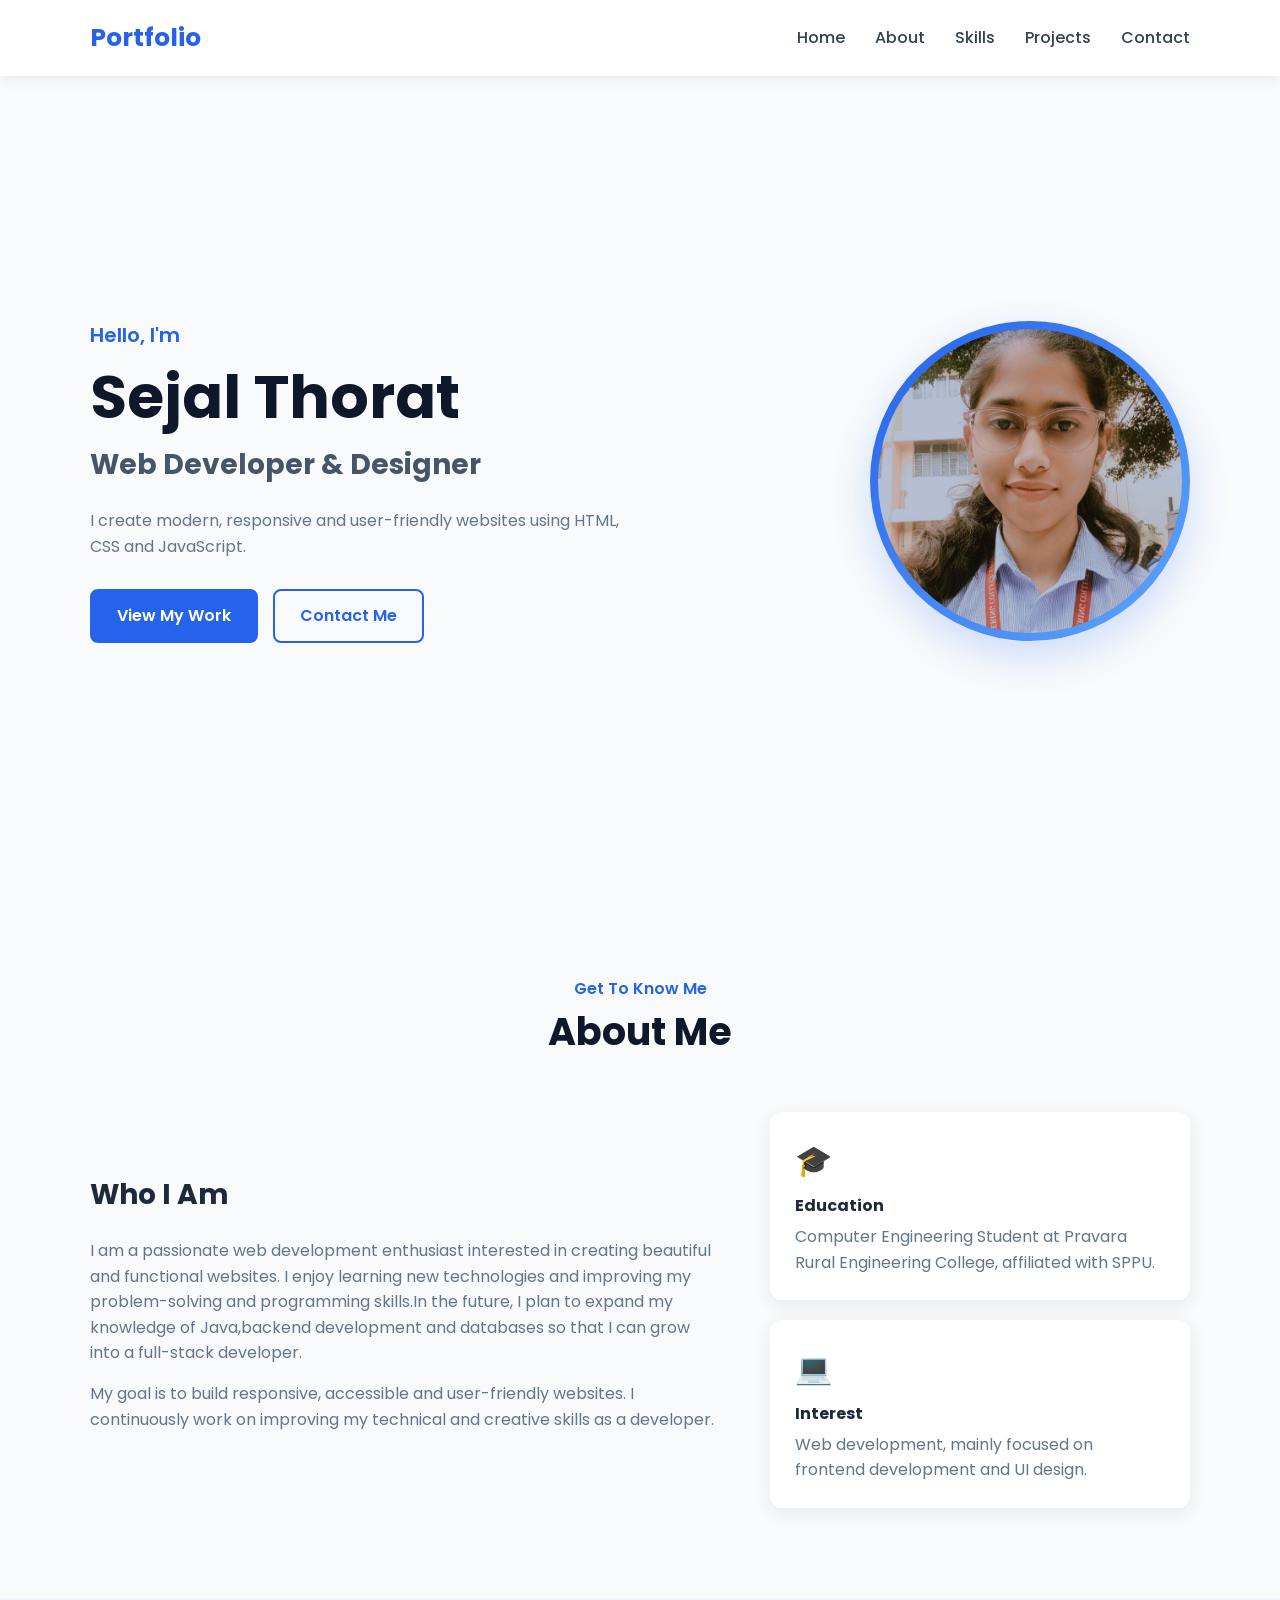
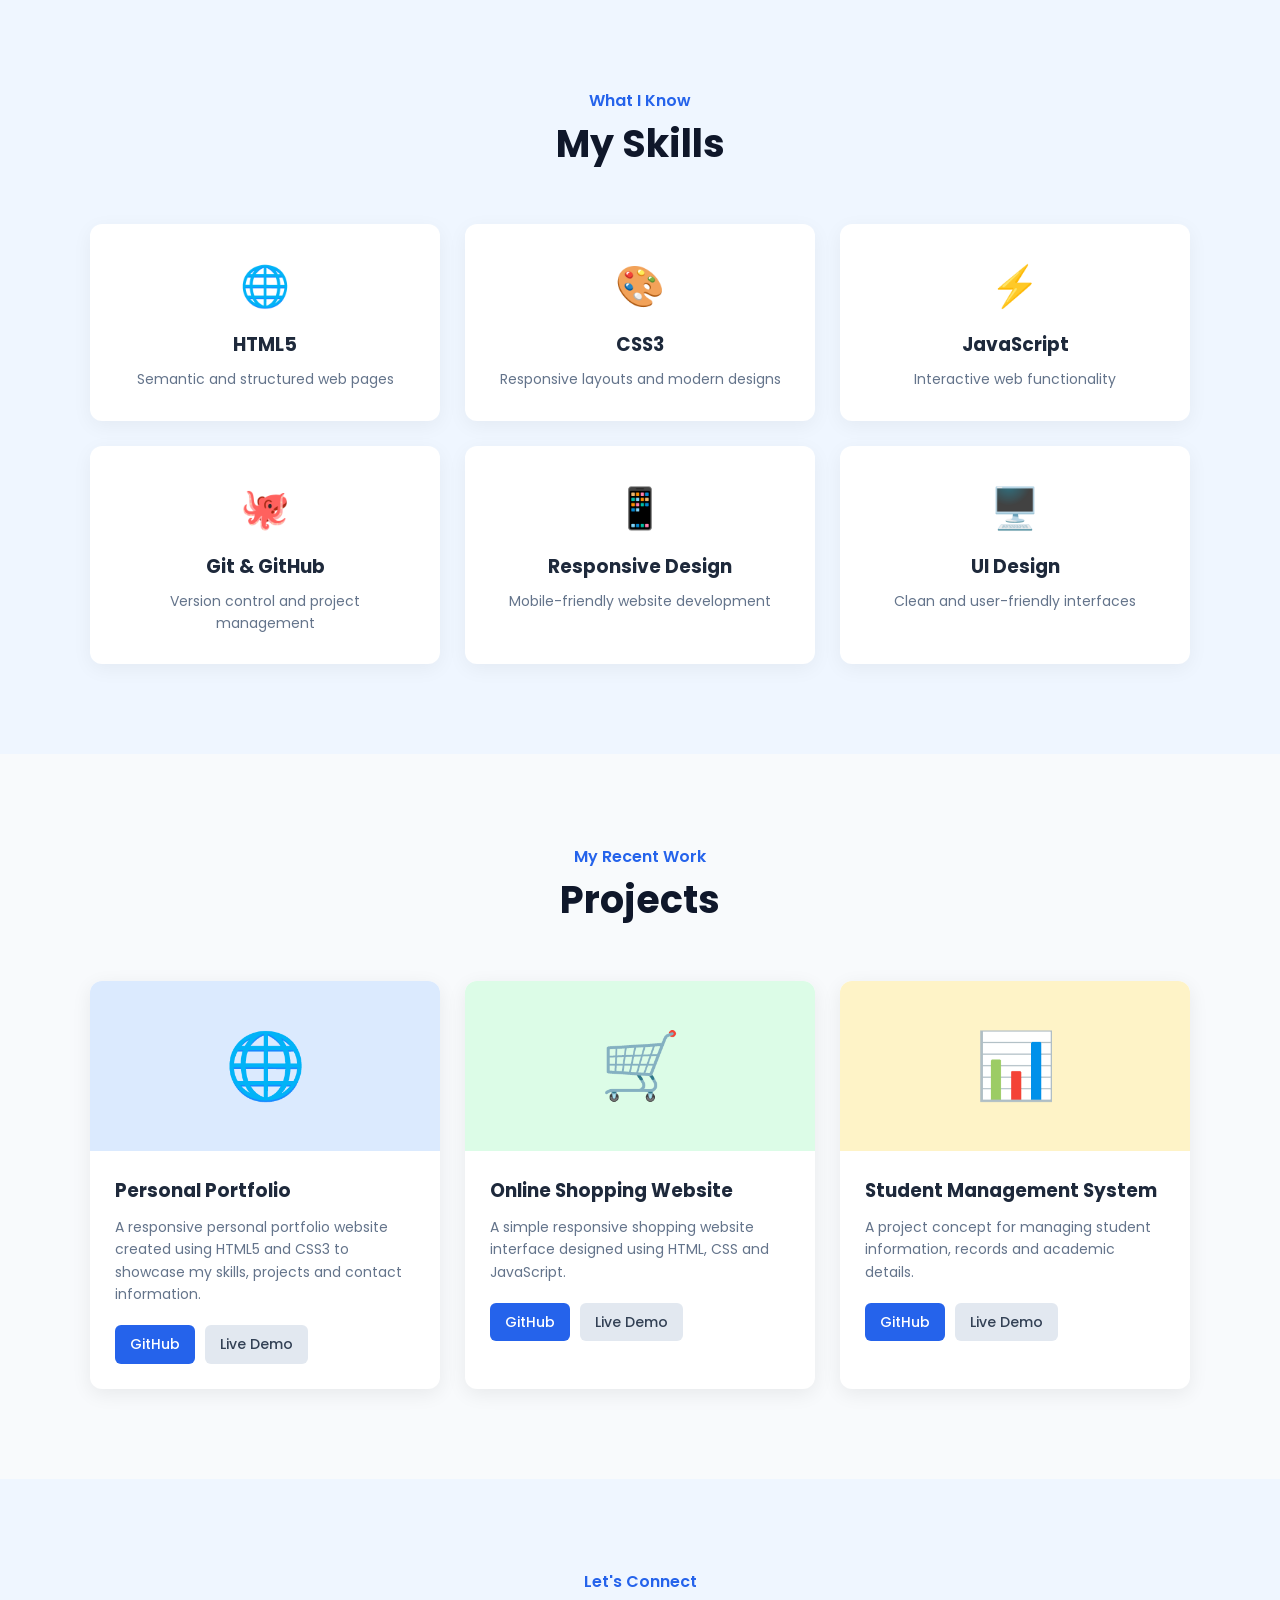
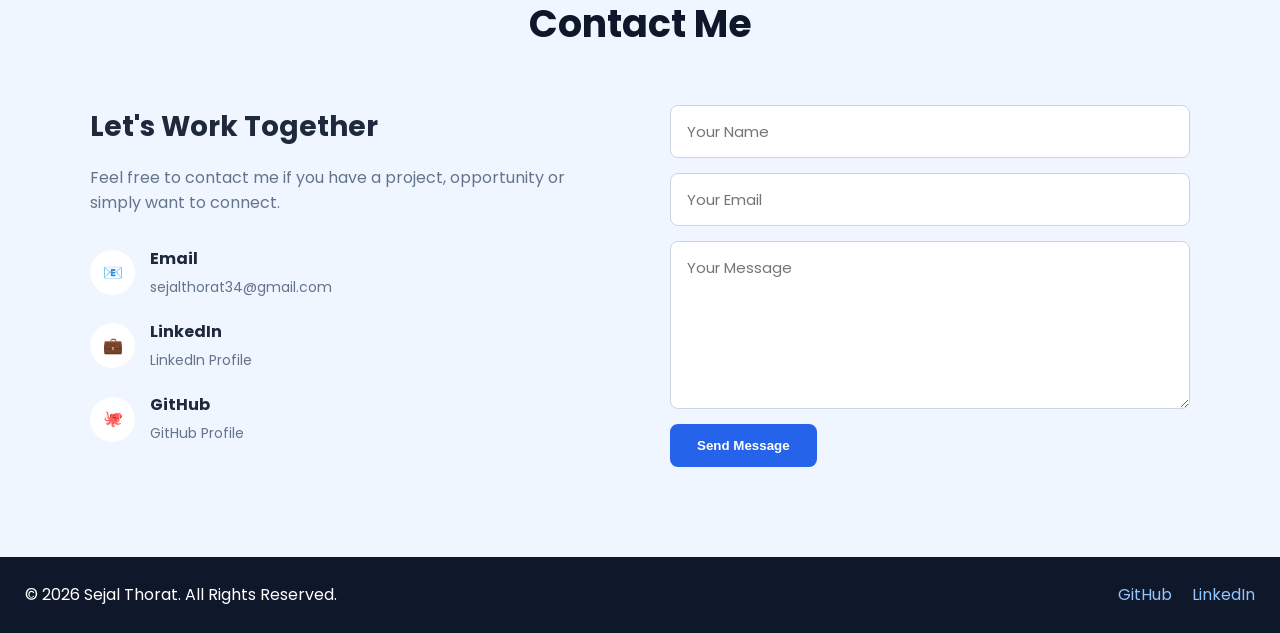
==== WebDev-L1-Personal-Portfolio/index.html @ 345f9b89 "initial commit" ====
<!DOCTYPE html>
<html lang="en">

<head>
    <meta charset="UTF-8">
    <meta name="viewport" content="width=device-width, initial-scale=1.0">

    <title>Sejal Thorat | Portfolio</title>

    <!-- Google Font -->
    <link rel="preconnect" href="https://fonts.googleapis.com">
    <link rel="preconnect" href="https://fonts.gstatic.com" crossorigin>

    <link
        href="https://fonts.googleapis.com/css2?family=Poppins:wght@300;400;500;600;700&display=swap"
        rel="stylesheet"
    >

    <!-- CSS -->
    <link rel="stylesheet" href="style.css">
</head>

<body>

    <!-- ================= NAVBAR ================= -->

    <header>
        <nav class="navbar">

            <a href="#home" class="logo">Portfolio</a>

            <button
                class="menu-toggle"
                id="menu-toggle"
                aria-label="Open navigation menu"
                aria-expanded="false"
            >
                ☰
            </button>

            <ul class="nav-links" id="nav-links">
                <li><a href="#home">Home</a></li>
                <li><a href="#about">About</a></li>
                <li><a href="#skills">Skills</a></li>
                <li><a href="#projects">Projects</a></li>
                <li><a href="#contact">Contact</a></li>
            </ul>

        </nav>
    </header>


    <!-- ================= HERO SECTION ================= -->

    <section id="home" class="hero">

        <div class="hero-content">

            <p class="hello">Hello, I'm</p>

            <h1>Sejal Thorat</h1>

            <h2>Web Developer & Designer</h2>

            <p class="hero-description">
                I create modern, responsive and user-friendly websites
                using HTML, CSS and JavaScript.
            </p>

            <div class="hero-buttons">
                <a href="#projects" class="btn">
                    View My Work
                </a>

                <a href="#contact" class="btn btn-outline">
                    Contact Me
                </a>
            </div>

        </div>


        <div class="hero-image">

            <div class="profile-placeholder">
                <img
                    src="s_image.jpg"
                    alt="Portrait of Sejal Thorat"
                    class="profile-photo"
                    
                >
            </div>

        </div>

    </section>


    <!-- ================= ABOUT SECTION ================= -->

    <section id="about" class="section">

        <div class="section-title">
            <p>Get To Know Me</p>
            <h2>About Me</h2>
        </div>


        <div class="about-content">

            <div class="about-text">

                <h3>Who I Am</h3>

                <p>
                    I am a passionate web development enthusiast interested
                    in creating beautiful and functional websites. I enjoy
                    learning new technologies and improving my problem-solving
                    and programming skills.In the future, I plan to expand my knowledge 
                    of Java,backend development and databases so that I can grow into a
                    full-stack developer.
                </p>

                <p>
                    My goal is to build responsive, accessible and
                    user-friendly websites. I continuously work on improving
                    my technical and creative skills as a developer.
                </p>

            </div>


            <div class="about-info">

                <div class="info-box">

                    <span>🎓</span>

                    <h4>Education</h4>

                    <p>
                        Computer Engineering Student at
                        Pravara Rural Engineering College,
                        affiliated with SPPU.<p>



                    </p>

                </div>


                <div class="info-box">

                    <span>💻</span>

                    <h4>Interest</h4>

                    <p>
                        Web development, mainly focused on
                        frontend development and UI design.
                    </p>

                </div>

            </div>

        </div>

    </section>


    <!-- ================= SKILLS SECTION ================= -->

    <section id="skills" class="section skills-section">

        <div class="section-title">
            <p>What I Know</p>
            <h2>My Skills</h2>
        </div>


        <div class="skills-grid">

            <div class="skill-card">

                <div class="skill-icon">🌐</div>

                <h3>HTML5</h3>

                <p>
                    Semantic and structured web pages
                </p>

            </div>


            <div class="skill-card">

                <div class="skill-icon">🎨</div>

                <h3>CSS3</h3>

                <p>
                    Responsive layouts and modern designs
                </p>

            </div>


            <div class="skill-card">

                <div class="skill-icon">⚡</div>

                <h3>JavaScript</h3>

                <p>
                    Interactive web functionality
                </p>

            </div>


            <div class="skill-card">

                <div class="skill-icon">🐙</div>

                <h3>Git & GitHub</h3>

                <p>
                    Version control and project management
                </p>

            </div>


            <div class="skill-card">

                <div class="skill-icon">📱</div>

                <h3>Responsive Design</h3>

                <p>
                    Mobile-friendly website development
                </p>

            </div>


            <div class="skill-card">

                <div class="skill-icon">🖥️</div>

                <h3>UI Design</h3>

                <p>
                    Clean and user-friendly interfaces
                </p>

            </div>

        </div>

    </section>


    <!-- ================= PROJECTS SECTION ================= -->

    <section id="projects" class="section">

        <div class="section-title">
            <p>My Recent Work</p>
            <h2>Projects</h2>
        </div>


        <div class="projects-grid">

            <!-- PROJECT 1 -->

            <article class="project-card">

                <div class="project-image">
                    🌐
                </div>

                <div class="project-content">

                    <h3>Personal Portfolio</h3>

                    <p>
                        A responsive personal portfolio website created
                        using HTML5 and CSS3 to showcase my skills,
                        projects and contact information.
                    </p>

                    <div class="project-buttons">

                        <a href="#" class="project-btn">
                            GitHub
                        </a>

                        <a href="#" class="project-btn demo-btn">
                            Live Demo
                        </a>

                    </div>

                </div>

            </article>


            <!-- PROJECT 2 -->

            <article class="project-card">

                <div class="project-image project-two">
                    🛒
                </div>

                <div class="project-content">

                    <h3>Online Shopping Website</h3>

                    <p>
                        A simple responsive shopping website interface
                        designed using HTML, CSS and JavaScript.
                    </p>

                    <div class="project-buttons">

                        <a href="#" class="project-btn">
                            GitHub
                        </a>

                        <a href="#" class="project-btn demo-btn">
                            Live Demo
                        </a>

                    </div>

                </div>

            </article>


            <!-- PROJECT 3 -->

            <article class="project-card">

                <div class="project-image project-three">
                    📊
                </div>

                <div class="project-content">

                    <h3>Student Management System</h3>

                    <p>
                        A project concept for managing student information,
                        records and academic details.
                    </p>

                    <div class="project-buttons">

                        <a href="#" class="project-btn">
                            GitHub
                        </a>

                        <a href="#" class="project-btn demo-btn">
                            Live Demo
                        </a>

                    </div>

                </div>

            </article>

        </div>

    </section>


    <!-- ================= CONTACT SECTION ================= -->

    <section id="contact" class="section contact-section">

        <div class="section-title">

            <p>Let's Connect</p>

            <h2>Contact Me</h2>

        </div>


        <div class="contact-container">

            <div class="contact-info">

                <h3>Let's Work Together</h3>

                <p>
                    Feel free to contact me if you have a project,
                    opportunity or simply want to connect.
                </p>


                <div class="contact-item">

                    <span>📧</span>

                    <div>
                        <h4>Email</h4>

                        <a href="mailto:sejalthorat34@gmail.com">
                            sejalthorat34@gmail.com
                        </a>
                    </div>

                </div>


                <div class="contact-item">

                    <span>💼</span>

                    <div>
                        <h4>LinkedIn</h4>

                        <a href="#" target="_blank">
                            LinkedIn Profile
                        </a>
                    </div>

                </div>


                <div class="contact-item">

                    <span>🐙</span>

                    <div>
                        <h4>GitHub</h4>

                        <a href="#" target="_blank">
                            GitHub Profile
                        </a>
                    </div>

                </div>

            </div>


            <!-- CONTACT FORM -->

            <form class="contact-form">

                <input
                    type="text"
                    name="name"
                    placeholder="Your Name"
                    required
                >

                <input
                    type="email"
                    name="email"
                    placeholder="Your Email"
                    required
                >

                <textarea
                    name="message"
                    rows="6"
                    placeholder="Your Message"
                    required
                ></textarea>

                <button type="submit" class="btn">
                    Send Message
                </button>

            </form>

        </div>

    </section>


    <!-- ================= FOOTER ================= -->

    <footer>

        <p>
            © 2026 Sejal Thorat. All Rights Reserved.
        </p>

        <div class="social-links">

            <a href="#" target="_blank">
                GitHub
            </a>

            <a href="#" target="_blank">
                LinkedIn
            </a>

        </div>

    </footer>


    <!-- JavaScript -->
    <script src="script.js"></script>

</body>
</html>
---- WebDev-L1-Personal-Portfolio/style.css ----
/* =========================
   GENERAL
========================= */

* {
    margin: 0;
    padding: 0;
    box-sizing: border-box;
}

html {
    scroll-behavior: smooth;
}

body {
    font-family: "Poppins", sans-serif;
    color: #1e293b;
    background: #f8fafc;
    line-height: 1.6;
}

a {
    text-decoration: none;
    color: inherit;
}

section {
    scroll-margin-top: 80px;
}


/* =========================
   NAVBAR
========================= */

header {
    position: sticky;
    top: 0;
    z-index: 1000;

    background: rgba(255, 255, 255, 0.96);

    box-shadow:
        0 2px 15px rgba(0, 0, 0, 0.08);
}

.navbar {
    max-width: 1150px;
    margin: auto;

    padding: 18px 25px;

    display: flex;
    justify-content: space-between;
    align-items: center;

    position: relative;
}

.logo {
    font-size: 25px;
    font-weight: 700;

    color: #2563eb;
}

.nav-links {
    list-style: none;

    display: flex;
    align-items: center;

    gap: 30px;
}

.nav-links a {
    color: #334155;

    font-weight: 500;

    transition: color 0.3s ease;
}

.nav-links a:hover {
    color: #2563eb;
}

.menu-toggle {
    display: none;

    border: none;
    background: transparent;

    font-size: 28px;

    cursor: pointer;

    color: #0f172a;
}


/* =========================
   HERO
========================= */

.hero {
    min-height: 90vh;

    max-width: 1150px;
    margin: auto;

    padding: 70px 25px;

    display: flex;

    align-items: center;
    justify-content: space-between;

    gap: 60px;
}

.hero-content {
    max-width: 650px;
}

.hello {
    color: #2563eb;

    font-size: 20px;
    font-weight: 600;
}

.hero h1 {
    font-size: 60px;

    line-height: 1.2;

    margin: 10px 0;

    color: #0f172a;
}

.hero h2 {
    font-size: 28px;

    color: #475569;

    margin-bottom: 20px;
}

.hero-description {
    color: #64748b;

    max-width: 550px;
}

.hero-buttons {
    display: flex;

    gap: 15px;

    margin-top: 30px;
}

.btn {
    display: inline-block;

    padding: 12px 25px;

    border-radius: 8px;

    background: #2563eb;

    color: white;

    font-weight: 600;

    border: 2px solid #2563eb;

    cursor: pointer;

    transition: 0.3s;
}

.btn:hover {
    background: #1d4ed8;

    border-color: #1d4ed8;

    transform: translateY(-2px);
}

.btn-outline {
    background: transparent;

    color: #2563eb;
}

.btn-outline:hover {
    background: #2563eb;

    color: white;
}


/* =========================
   PROFILE IMAGE
========================= */

.hero-image {
    display: flex;

    justify-content: center;
    align-items: center;

    flex-shrink: 0;
}

.profile-placeholder {
    width: 320px;
    height: 320px;

    border-radius: 50%;

    padding: 8px;

    background: linear-gradient(
        135deg,
        #2563eb,
        #60a5fa
    );

    box-shadow:
        0 15px 40px rgba(37, 99, 235, 0.2);

    display: flex;
    align-items: center;
    justify-content: center;

    overflow: hidden;
}

.profile-photo {
    width: 100%;
    height: 100%;

    object-fit: cover;

    border-radius: 50%;

    background: #dbeafe;
}


/* =========================
   COMMON SECTIONS
========================= */

.section {
    max-width: 1150px;

    margin: auto;

    padding: 90px 25px;
}

.section-title {
    text-align: center;

    margin-bottom: 50px;
}

.section-title p {
    color: #2563eb;

    font-weight: 600;
}

.section-title h2 {
    font-size: 38px;

    color: #0f172a;
}


/* =========================
   ABOUT
========================= */

.about-content {
    display: grid;

    grid-template-columns: 1.5fr 1fr;

    gap: 50px;

    align-items: center;
}

.about-text h3 {
    font-size: 28px;

    margin-bottom: 20px;
}

.about-text p {
    color: #64748b;

    margin-bottom: 15px;
}

.about-info {
    display: grid;

    gap: 20px;
}

.info-box {
    background: white;

    padding: 25px;

    border-radius: 12px;

    box-shadow:
        0 5px 20px rgba(0, 0, 0, 0.07);

    transition: 0.3s;
}

.info-box:hover {
    transform: translateY(-4px);
}

.info-box span {
    font-size: 30px;
}

.info-box h4 {
    margin-top: 8px;

    margin-bottom: 5px;
}

.info-box p {
    color: #64748b;
}


/* =========================
   SKILLS
========================= */

.skills-section {
    max-width: none;

    background: #eff6ff;
}

.skills-section .section-title,
.skills-grid {
    max-width: 1150px;

    margin-left: auto;
    margin-right: auto;
}

.skills-grid {
    display: grid;

    grid-template-columns: repeat(3, 1fr);

    gap: 25px;

    padding: 0 25px;
}

.skill-card {
    background: white;

    padding: 30px;

    border-radius: 12px;

    text-align: center;

    transition: 0.3s;

    box-shadow:
        0 5px 20px rgba(0, 0, 0, 0.05);
}

.skill-card:hover {
    transform: translateY(-8px);

    box-shadow:
        0 12px 30px rgba(37, 99, 235, 0.15);
}

.skill-icon {
    font-size: 40px;

    margin-bottom: 12px;
}

.skill-card h3 {
    margin-bottom: 8px;
}

.skill-card p {
    color: #64748b;

    font-size: 14px;
}


/* =========================
   PROJECTS
========================= */

.projects-grid {
    display: grid;

    grid-template-columns: repeat(3, 1fr);

    gap: 25px;
}

.project-card {
    background: white;

    border-radius: 12px;

    overflow: hidden;

    box-shadow:
        0 5px 20px rgba(0, 0, 0, 0.07);

    transition: 0.3s;
}

.project-card:hover {
    transform: translateY(-7px);

    box-shadow:
        0 12px 30px rgba(37, 99, 235, 0.12);
}

.project-image {
    height: 170px;

    display: flex;

    align-items: center;
    justify-content: center;

    font-size: 65px;

    background: #dbeafe;
}

.project-two {
    background: #dcfce7;
}

.project-three {
    background: #fef3c7;
}

.project-content {
    padding: 25px;
}

.project-content h3 {
    margin-bottom: 10px;
}

.project-content p {
    color: #64748b;

    font-size: 14px;

    margin-bottom: 20px;
}

.project-buttons {
    display: flex;

    gap: 10px;
}

.project-btn {
    padding: 8px 15px;

    border-radius: 6px;

    background: #2563eb;

    color: white;

    font-size: 14px;

    font-weight: 500;

    transition: 0.3s;
}

.project-btn:hover {
    background: #1d4ed8;
}

.demo-btn {
    background: #e2e8f0;

    color: #334155;
}

.demo-btn:hover {
    background: #cbd5e1;
}


/* =========================
   CONTACT
========================= */

.contact-section {
    max-width: none;

    background: #eff6ff;
}

.contact-section .section-title,
.contact-container {
    max-width: 1150px;

    margin-left: auto;
    margin-right: auto;
}

.contact-container {
    display: grid;

    grid-template-columns: 1fr 1fr;

    gap: 60px;

    padding: 0 25px;
}

.contact-info h3 {
    font-size: 28px;

    margin-bottom: 15px;
}

.contact-info > p {
    color: #64748b;

    margin-bottom: 30px;
}

.contact-item {
    display: flex;

    align-items: center;

    gap: 15px;

    margin-bottom: 20px;
}

.contact-item > span {
    width: 45px;
    height: 45px;

    display: flex;

    align-items: center;
    justify-content: center;

    background: white;

    border-radius: 50%;

    flex-shrink: 0;
}

.contact-item h4 {
    margin-bottom: 2px;
}

.contact-item a {
    color: #64748b;

    font-size: 14px;

    transition: 0.3s;
}

.contact-item a:hover {
    color: #2563eb;
}


/* =========================
   CONTACT FORM
========================= */

.contact-form {
    display: flex;

    flex-direction: column;

    gap: 15px;
}

.contact-form input,
.contact-form textarea {
    width: 100%;

    padding: 14px 16px;

    border: 1px solid #cbd5e1;

    border-radius: 8px;

    font-family: inherit;

    font-size: 15px;

    outline: none;

    background: white;
}

.contact-form input:focus,
.contact-form textarea:focus {
    border-color: #2563eb;

    box-shadow:
        0 0 0 3px rgba(37, 99, 235, 0.1);
}

.contact-form textarea {
    resize: vertical;
}

.contact-form .btn {
    align-self: flex-start;
}


/* =========================
   FOOTER
========================= */

footer {
    background: #0f172a;

    color: white;

    padding: 25px;

    display: flex;

    justify-content: space-between;

    align-items: center;

    gap: 20px;
}

.social-links {
    display: flex;

    gap: 20px;
}

.social-links a {
    color: #93c5fd;

    transition: 0.3s;
}

.social-links a:hover {
    color: white;
}


/* =========================
   TABLET
========================= */

@media (max-width: 900px) {

    .hero {
        flex-direction: column-reverse;

        text-align: center;

        justify-content: center;
    }

    .hero-content {
        max-width: 700px;
    }

    .hero-description {
        margin: auto;
    }

    .hero-buttons {
        justify-content: center;
    }

    .about-content {
        grid-template-columns: 1fr;
    }

    .skills-grid {
        grid-template-columns: repeat(2, 1fr);
    }

    .projects-grid {
        grid-template-columns: repeat(2, 1fr);
    }

    .contact-container {
        grid-template-columns: 1fr;
    }
}


/* =========================
   MOBILE
========================= */

@media (max-width: 650px) {

    .navbar {
        padding: 15px 20px;
    }

    .menu-toggle {
        display: block;
    }

    .nav-links {
        position: absolute;

        top: 70px;
        left: 0;

        width: 100%;

        background: white;

        flex-direction: column;

        align-items: center;

        gap: 0;

        max-height: 0;

        overflow: hidden;

        transition: max-height 0.3s ease;

        box-shadow:
            0 10px 20px rgba(0, 0, 0, 0.08);
    }

    .nav-links.active {
        max-height: 400px;

        padding: 10px 0;
    }

    .nav-links li {
        width: 100%;

        text-align: center;

        padding: 10px;
    }

    .nav-links a {
        display: block;
    }

    .hero {
        padding-top: 50px;
    }

    .hero h1 {
        font-size: 42px;
    }

    .hero h2 {
        font-size: 21px;
    }

    .profile-placeholder {
        width: 220px;
        height: 220px;
    }

    .section {
        padding: 65px 20px;
    }

    .section-title h2 {
        font-size: 32px;
    }

    .skills-grid,
    .projects-grid {
        grid-template-columns: 1fr;
    }

    .skills-grid {
        padding: 0;
    }

    .contact-container {
        padding: 0;
    }

    .hero-buttons {
        flex-direction: column;

        align-items: center;
    }

    .btn {
        width: 100%;

        max-width: 250px;

        text-align: center;
    }

    footer {
        flex-direction: column;

        text-align: center;
    }
}
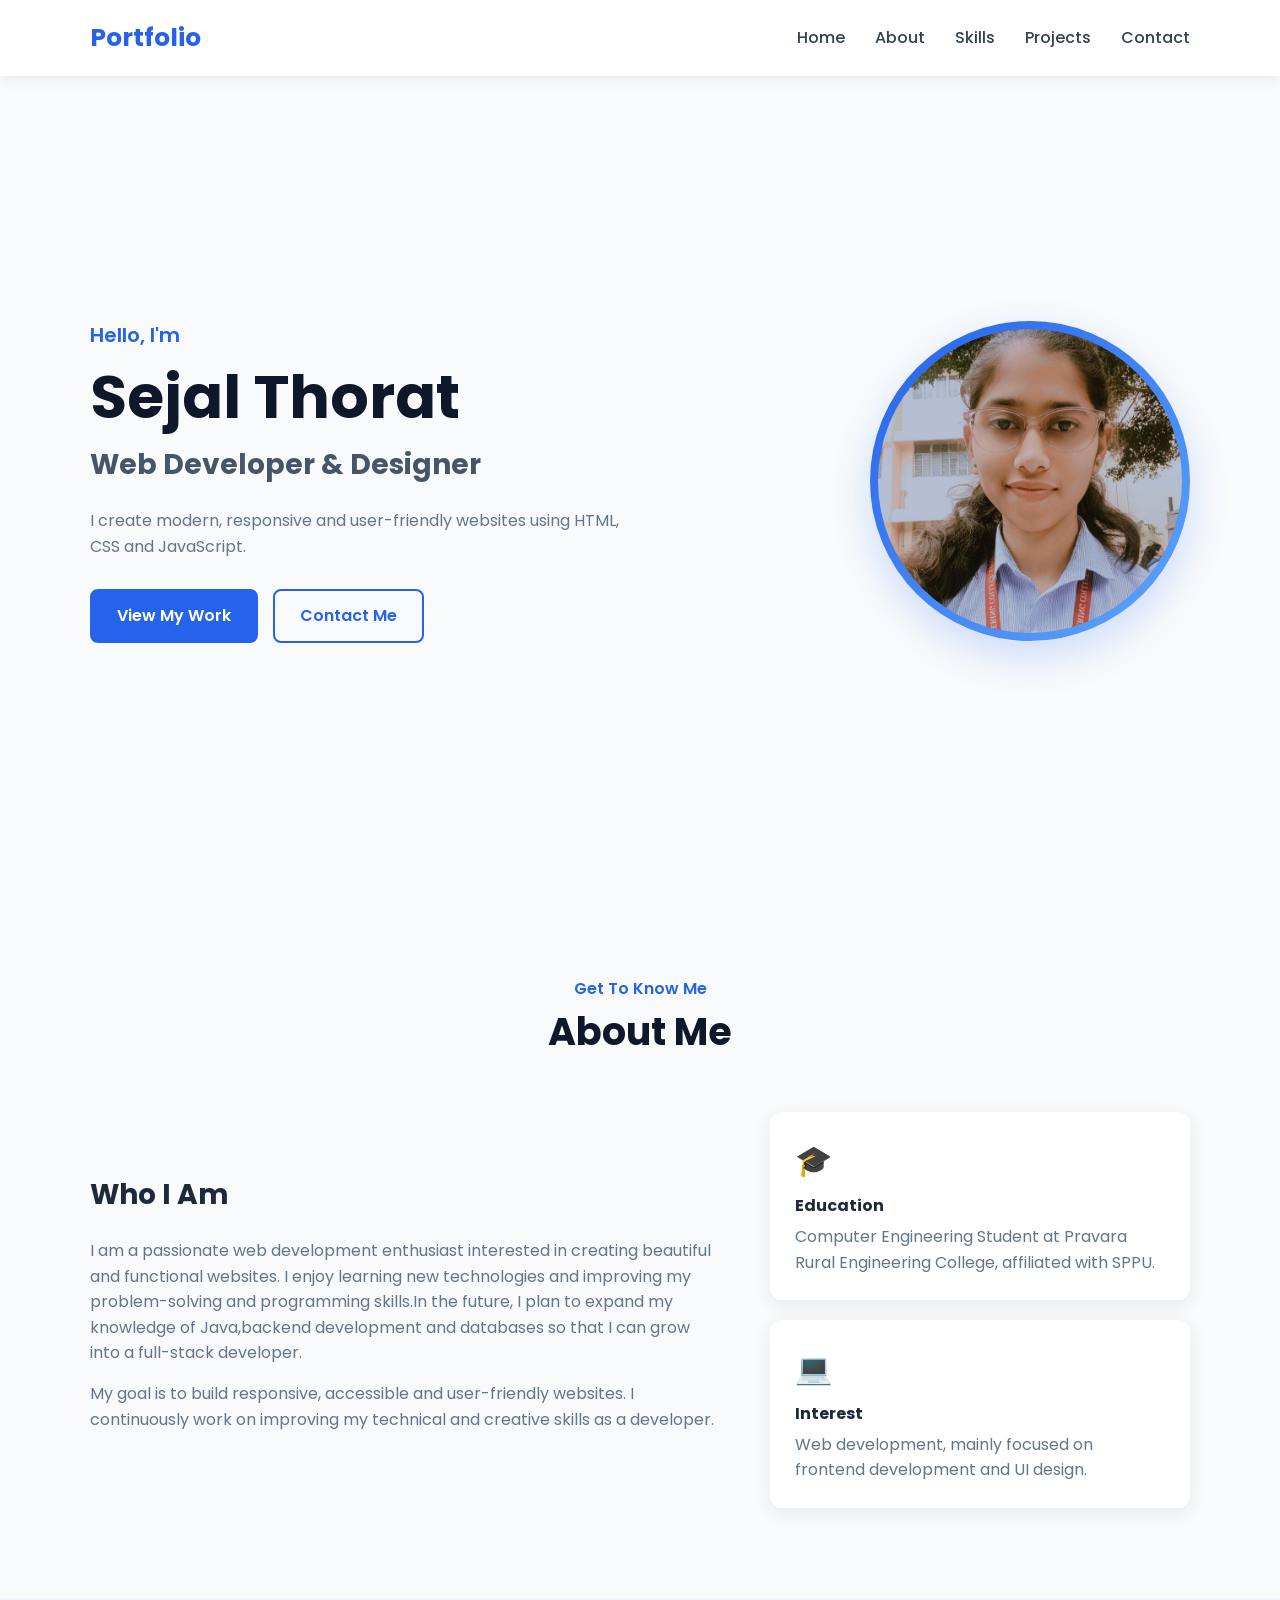
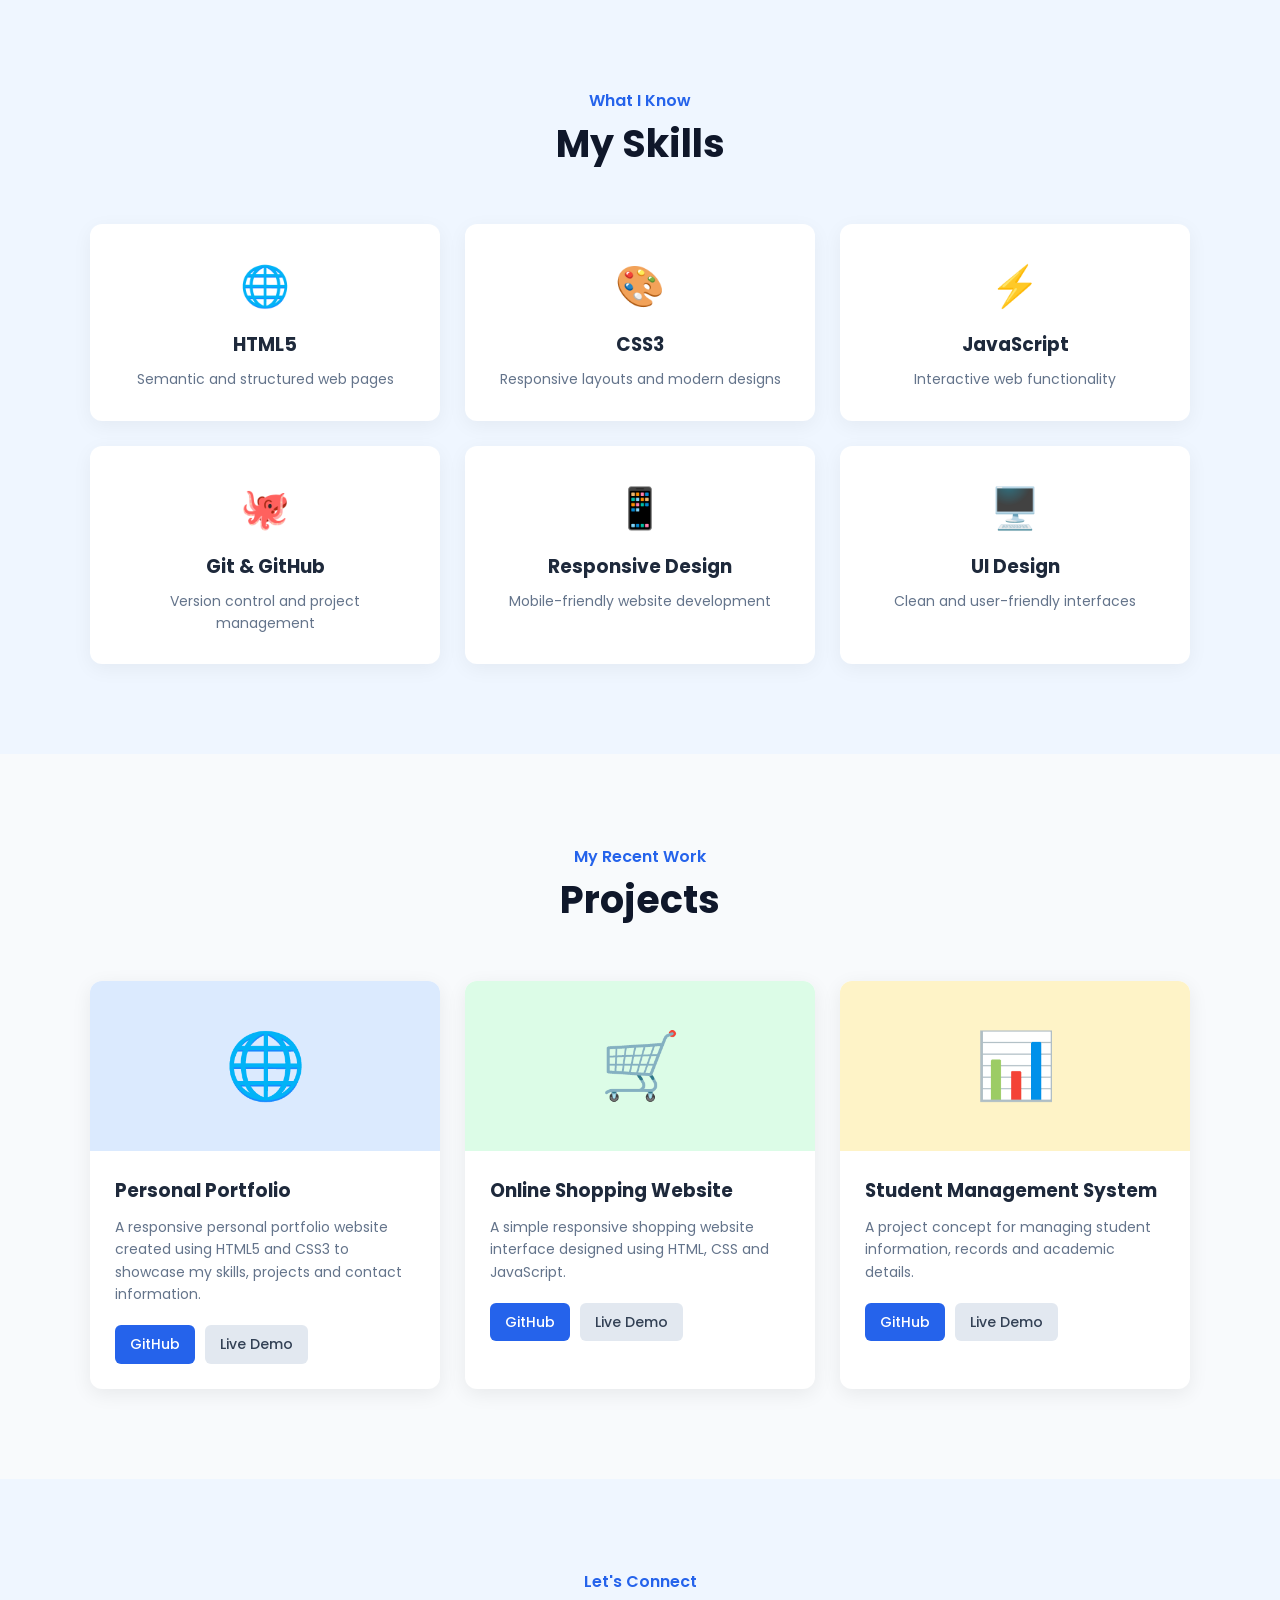
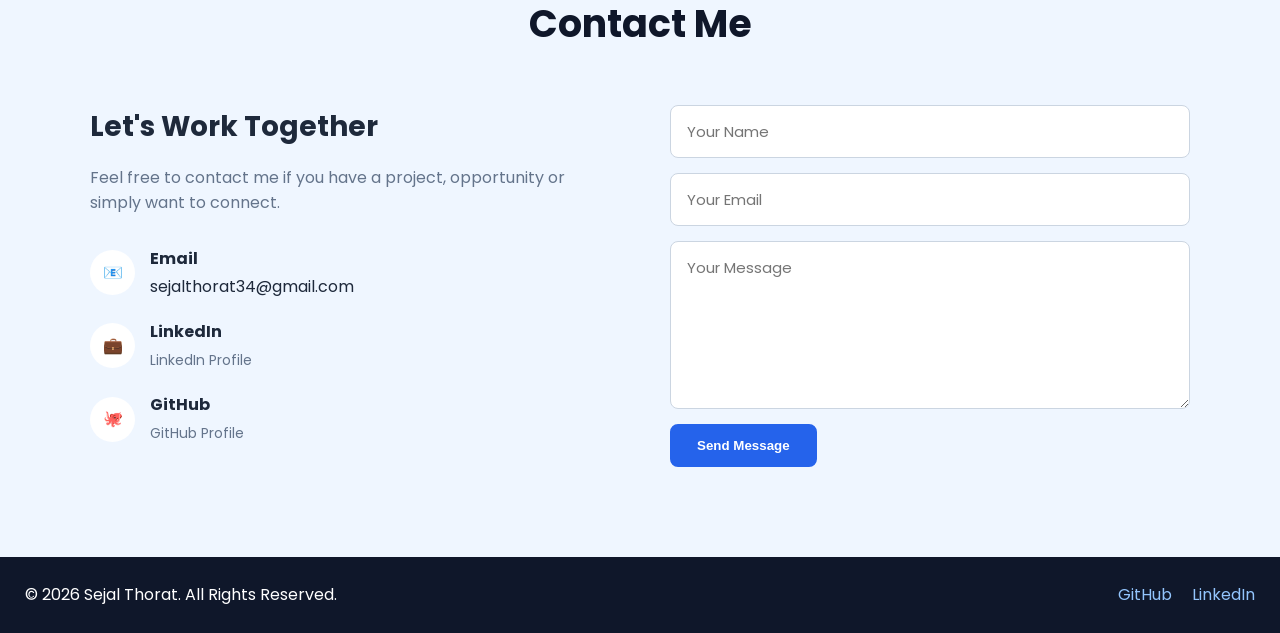
==== commit 8183bf59: "intial commit" ====
--- a/WebDev-L1-Personal-Portfolio/index.html
+++ b/WebDev-L1-Personal-Portfolio/index.html
@@ -415,9 +415,9 @@
                     <div>
                         <h4>Email</h4>
 
-                        <a href="mailto:sejalthorat34@gmail.com">
+                        <!-- <a href="mailto:sejalthorat34@gmail.com"> -->
                             sejalthorat34@gmail.com
-                        </a>
+                        <!-- </a> -->
                     </div>
 
                 </div>
@@ -430,7 +430,7 @@
                     <div>
                         <h4>LinkedIn</h4>
 
-                        <a href="#" target="_blank">
+                        <a href="https://www.linkedin.com/in/Sejal Thorat/" target="_blank">
                             LinkedIn Profile
                         </a>
                     </div>
@@ -445,7 +445,7 @@
                     <div>
                         <h4>GitHub</h4>
 
-                        <a href="#" target="_blank">
+                        <a href="https://github.com/sejalthorat25" target="_blank">
                             GitHub Profile
                         </a>
                     </div>
